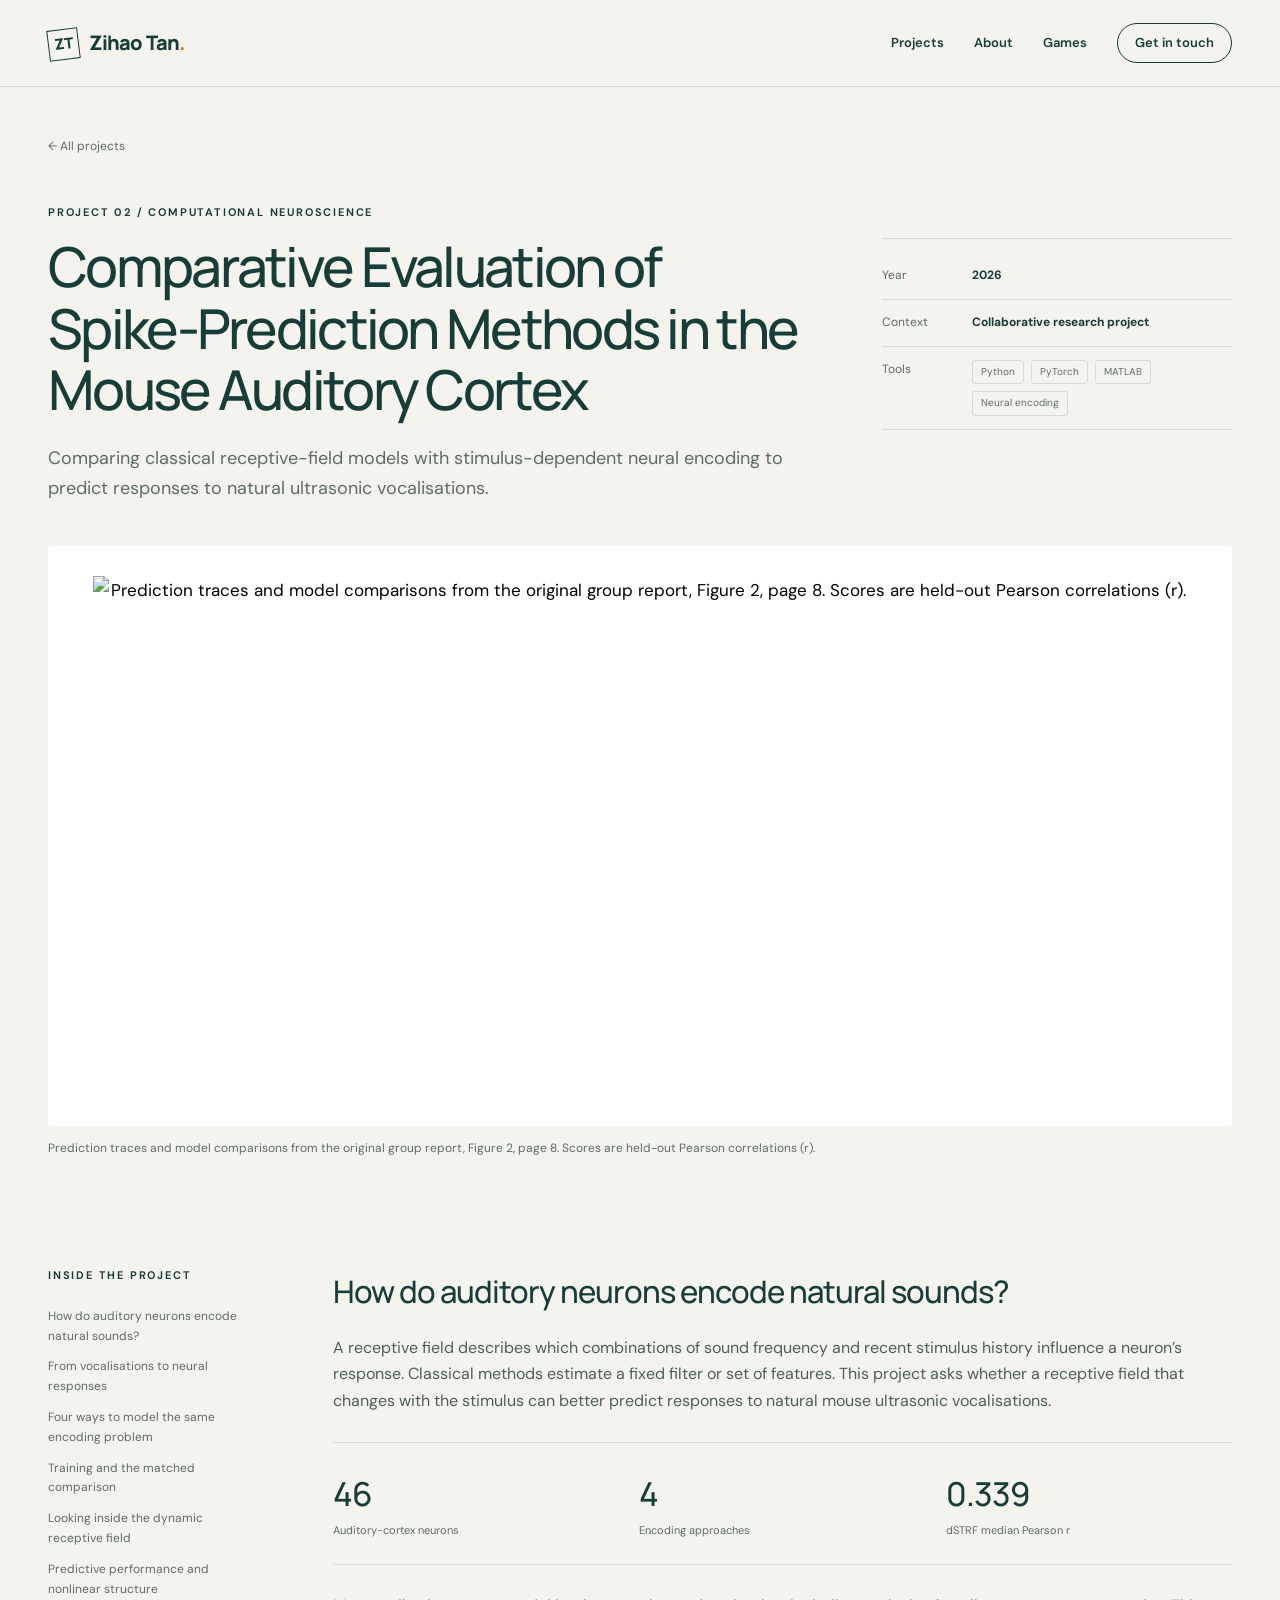
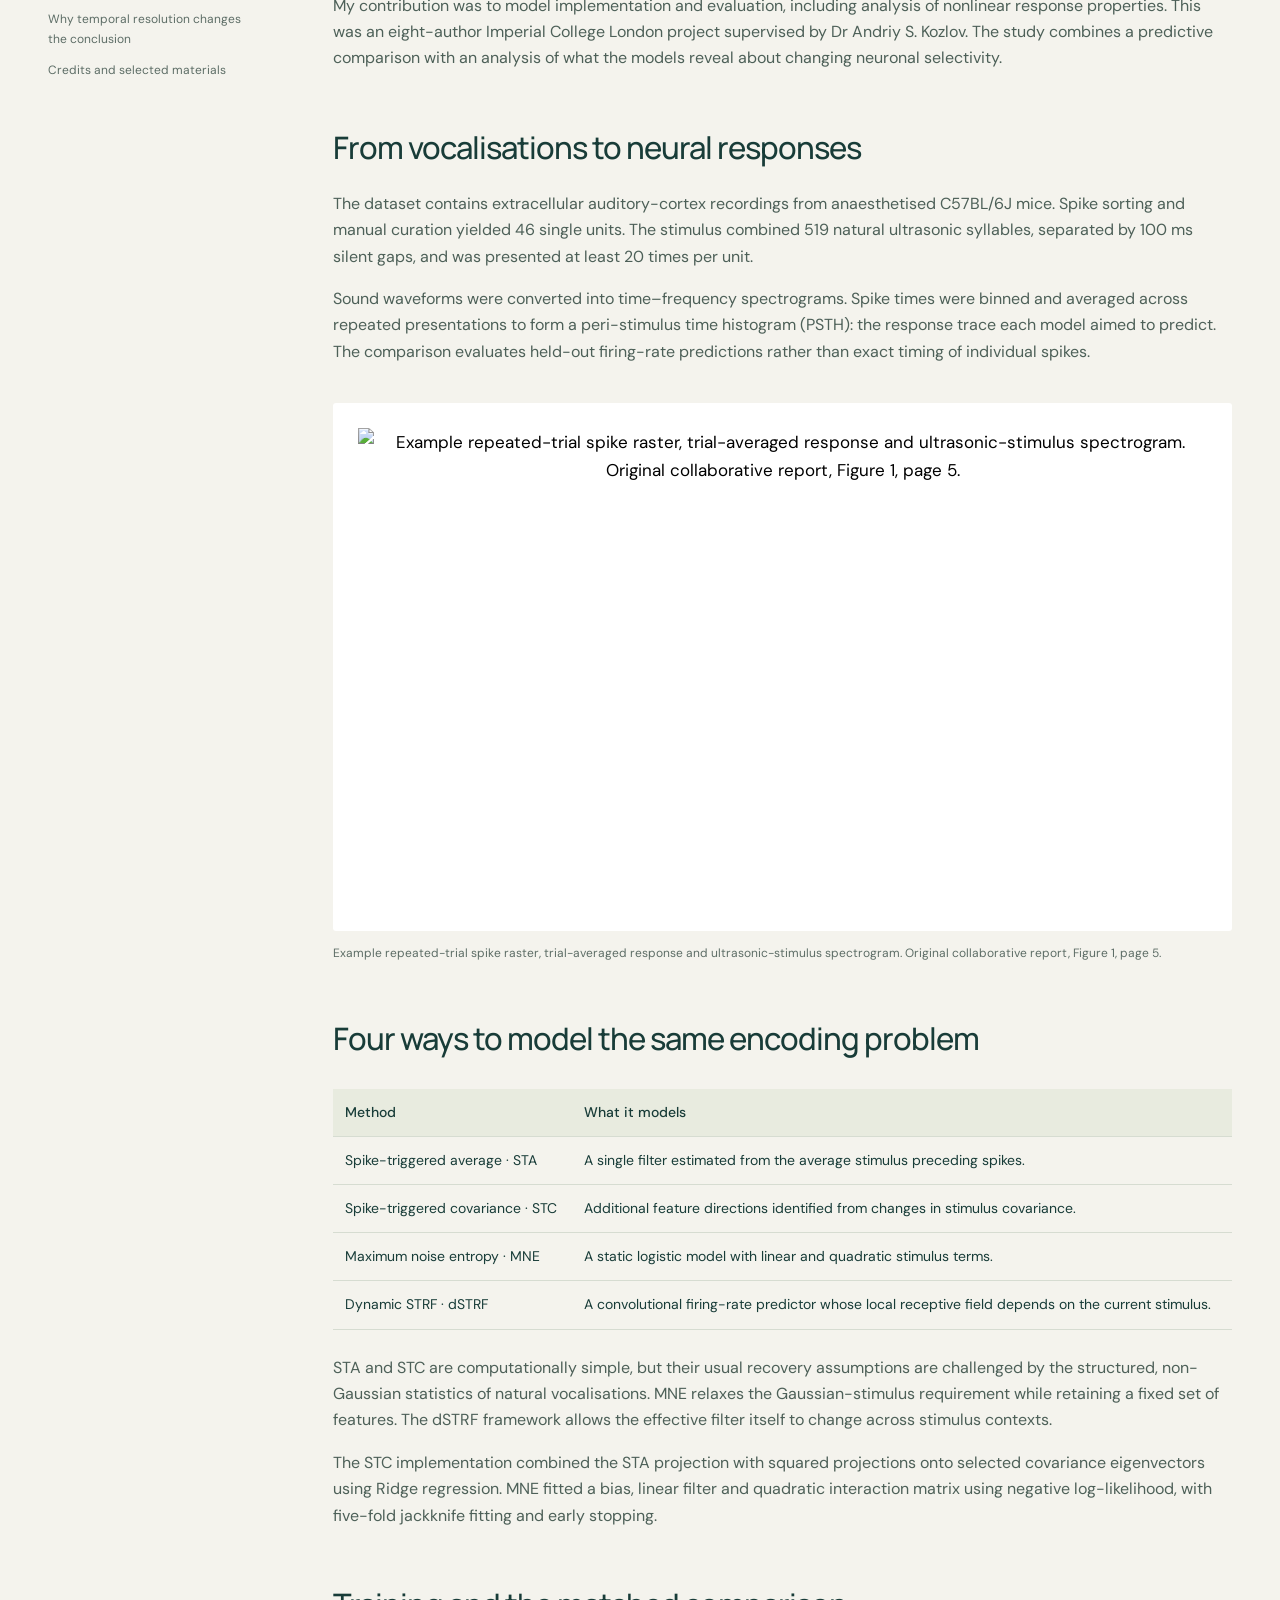
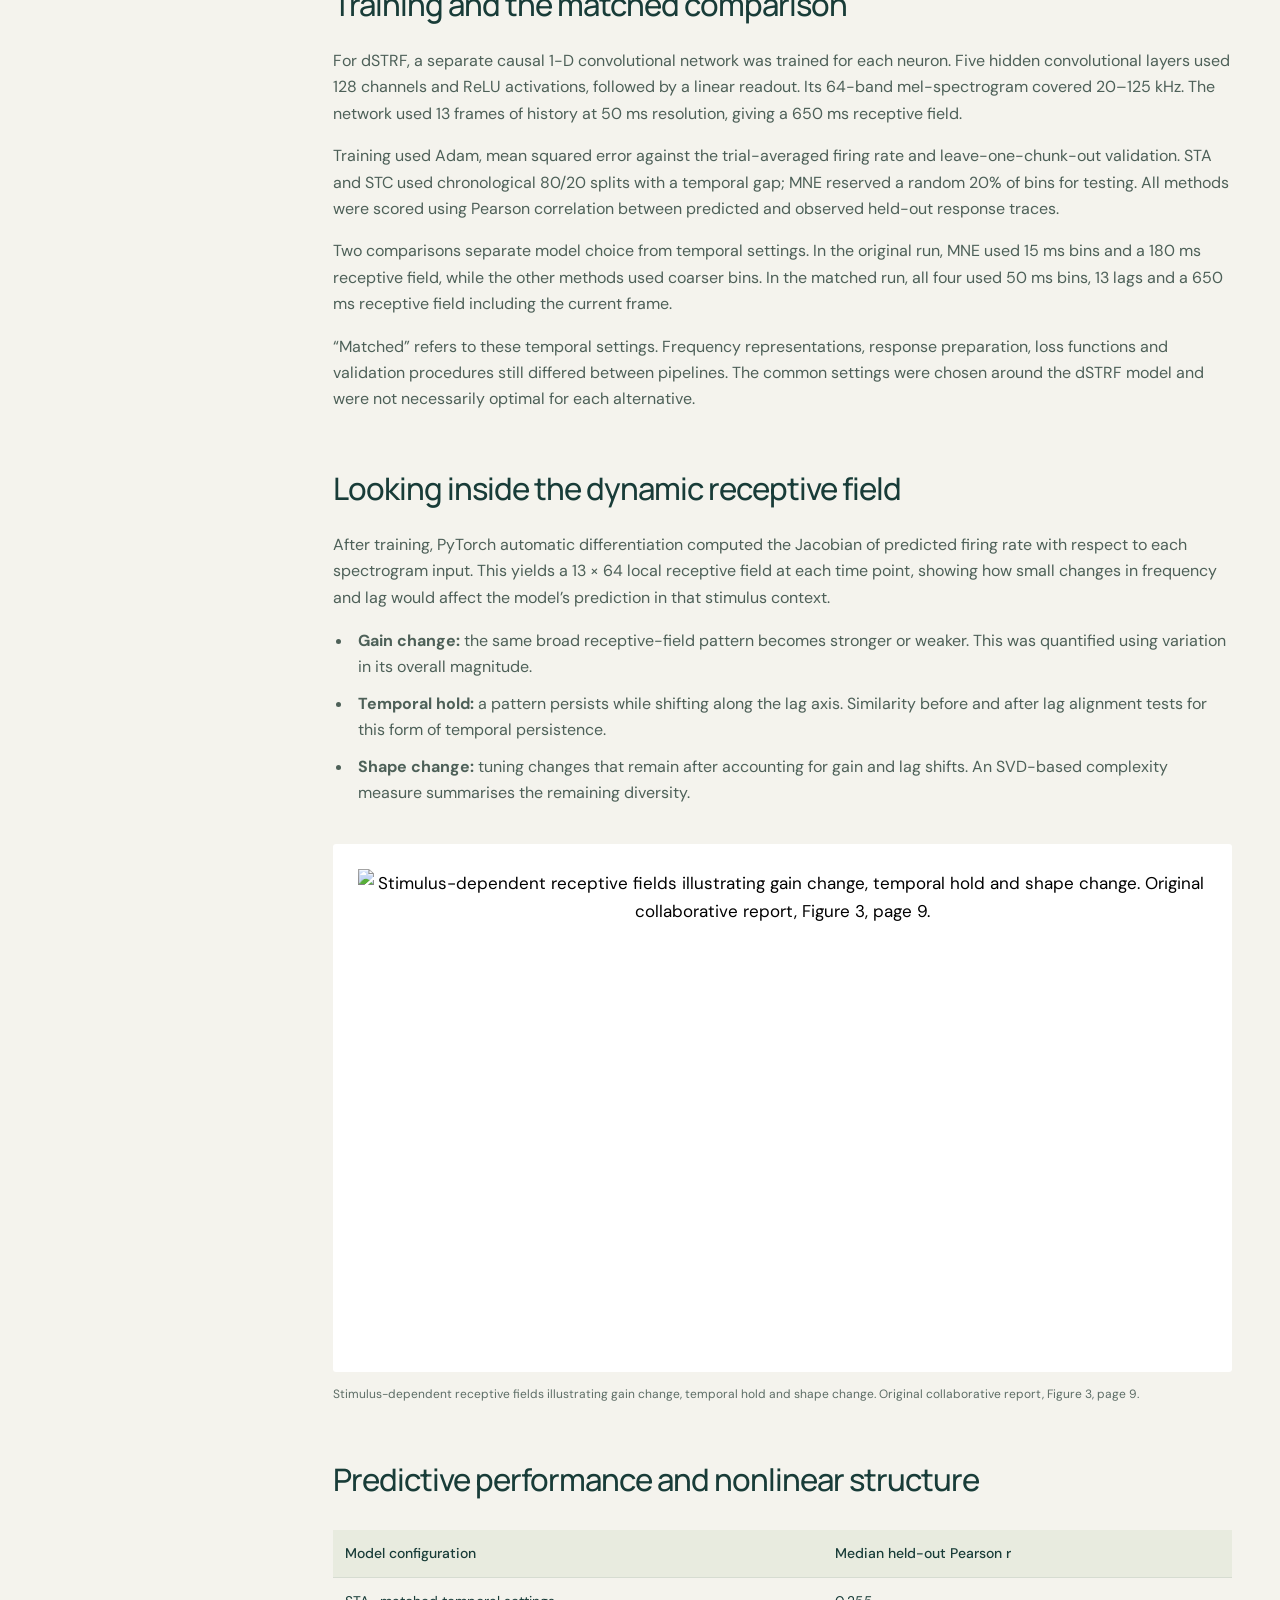
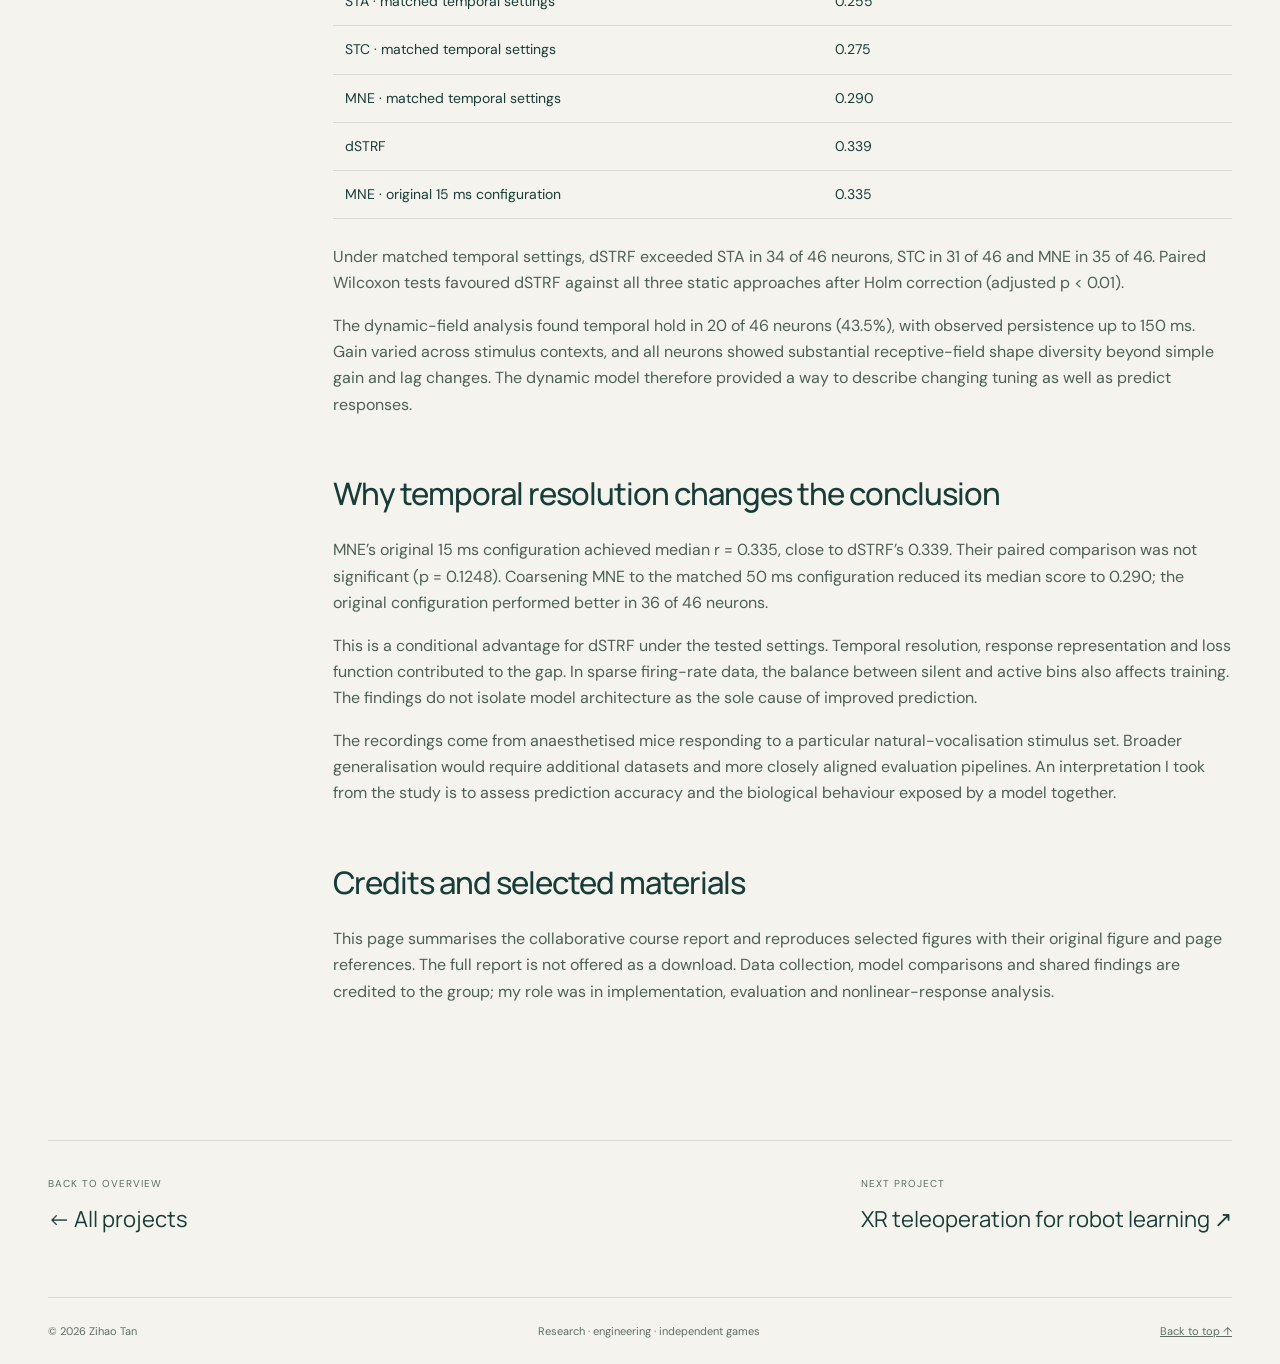
==== auditory-cortex.html @ b98d1325 "Publish portfolio pages and editable source" ====
<!doctype html><html lang="en"><head><meta charset="UTF-8"><meta name="viewport" content="width=device-width, initial-scale=1"><title>Comparative Evaluation of Spike-Prediction Methods in the Mouse Auditory Cortex | Zihao Tan</title><meta name="description" content="Comparing classical receptive-field models with stimulus-dependent neural encoding to predict responses to natural ultrasonic vocalisations."><meta name="theme-color" content="#183c38"><link rel="icon" href="assets/favicon.svg" type="image/svg+xml"><link rel="stylesheet" href="style.css"><script src="app.js" defer></script></head><body id="top"><a class="skip" href="#main">Skip to content</a><header class="site-header"><div class="wrap nav"><a class="brand" href="index.html"><span class="brand-mark" aria-hidden="true">ZT</span>Zihao Tan<span style="color:var(--orange)">.</span></a><nav aria-label="Main navigation"><a href="index.html#work">Projects</a><a href="index.html#about">About</a><a href="index.html#games">Games</a><a class="contact-link" href="mailto:ht1123@ic.ac.uk">Get in touch</a></nav></div></header><main id="main"><section class="project-hero wrap"><a class="back" href="index.html#work">← All projects</a><div class="project-heading"><div><div class="eyebrow">Project 02 / Computational neuroscience</div><h1>Comparative Evaluation of Spike-Prediction Methods in the Mouse Auditory Cortex</h1><p class="summary">Comparing classical receptive-field models with stimulus-dependent neural encoding to predict responses to natural ultrasonic vocalisations.</p></div><aside class="project-info" aria-label="Project information"><div class="info-row"><span>Year</span><strong>2026</strong></div><div class="info-row"><span>Context</span><strong>Collaborative research project</strong></div><div class="info-row"><span>Tools</span><div><div class="tags"><span class="tag">Python</span><span class="tag">PyTorch</span><span class="tag">MATLAB</span><span class="tag">Neural encoding</span></div></div></div></aside></div><figure class="cover-figure"><button type="button" class="image-button" aria-label="Enlarge figure: Prediction traces and model comparisons from the original group report, Figure 2, page 8. Scores are held-out Pearson correlations (r)."><img src="assets/auditory-model-comparison.webp" alt="Prediction traces and model comparisons from the original group report, Figure 2, page 8. Scores are held-out Pearson correlations (r)." loading="eager" width="1600" height="900" style="height:auto"></button><figcaption>Prediction traces and model comparisons from the original group report, Figure 2, page 8. Scores are held-out Pearson correlations (r).</figcaption></figure></section><div class="wrap detail-layout"><aside class="contents" aria-label="On this page"><span class="mono">Inside the project</span><a href="#question">How do auditory neurons encode natural sounds?</a><a href="#data">From vocalisations to neural responses</a><a href="#approach">Four ways to model the same encoding problem</a><a href="#training">Training and the matched comparison</a><a href="#dynamics">Looking inside the dynamic receptive field</a><a href="#findings">Predictive performance and nonlinear structure</a><a href="#scope">Why temporal resolution changes the conclusion</a><a href="#materials">Credits and selected materials</a></aside><article class="article"><section id="question"><h2>How do auditory neurons encode natural sounds?</h2><p>A receptive field describes which combinations of sound frequency and recent stimulus history influence a neuron’s response. Classical methods estimate a fixed filter or set of features. This project asks whether a receptive field that changes with the stimulus can better predict responses to natural mouse ultrasonic vocalisations.</p><div class="metrics"><div class="metric"><strong>46</strong><span>Auditory-cortex neurons</span></div><div class="metric"><strong>4</strong><span>Encoding approaches</span></div><div class="metric"><strong>0.339</strong><span>dSTRF median Pearson r</span></div></div><p>My contribution was to model implementation and evaluation, including analysis of nonlinear response properties. This was an eight-author Imperial College London project supervised by Dr Andriy S. Kozlov. The study combines a predictive comparison with an analysis of what the models reveal about changing neuronal selectivity.</p></section><section id="data"><h2>From vocalisations to neural responses</h2><p>The dataset contains extracellular auditory-cortex recordings from anaesthetised C57BL/6J mice. Spike sorting and manual curation yielded 46 single units. The stimulus combined 519 natural ultrasonic syllables, separated by 100 ms silent gaps, and was presented at least 20 times per unit.</p><p>Sound waveforms were converted into time–frequency spectrograms. Spike times were binned and averaged across repeated presentations to form a peri-stimulus time histogram (PSTH): the response trace each model aimed to predict. The comparison evaluates held-out firing-rate predictions rather than exact timing of individual spikes.</p><figure class="figure"><button type="button" class="image-button" aria-label="Enlarge figure: Example repeated-trial spike raster, trial-averaged response and ultrasonic-stimulus spectrogram. Original collaborative report, Figure 1, page 5."><img src="assets/auditory-stimulus-response.webp" alt="Example repeated-trial spike raster, trial-averaged response and ultrasonic-stimulus spectrogram. Original collaborative report, Figure 1, page 5." loading="lazy" width="1600" height="900" style="height:auto"></button><figcaption>Example repeated-trial spike raster, trial-averaged response and ultrasonic-stimulus spectrogram. Original collaborative report, Figure 1, page 5.</figcaption></figure></section><section id="approach"><h2>Four ways to model the same encoding problem</h2><table class="mini-table"><thead><tr><th scope="col">Method</th><th scope="col">What it models</th></tr></thead><tbody><tr><td>Spike-triggered average · STA</td><td>A single filter estimated from the average stimulus preceding spikes.</td></tr><tr><td>Spike-triggered covariance · STC</td><td>Additional feature directions identified from changes in stimulus covariance.</td></tr><tr><td>Maximum noise entropy · MNE</td><td>A static logistic model with linear and quadratic stimulus terms.</td></tr><tr><td>Dynamic STRF · dSTRF</td><td>A convolutional firing-rate predictor whose local receptive field depends on the current stimulus.</td></tr></tbody></table><p>STA and STC are computationally simple, but their usual recovery assumptions are challenged by the structured, non-Gaussian statistics of natural vocalisations. MNE relaxes the Gaussian-stimulus requirement while retaining a fixed set of features. The dSTRF framework allows the effective filter itself to change across stimulus contexts.</p><p>The STC implementation combined the STA projection with squared projections onto selected covariance eigenvectors using Ridge regression. MNE fitted a bias, linear filter and quadratic interaction matrix using negative log-likelihood, with five-fold jackknife fitting and early stopping.</p></section><section id="training"><h2>Training and the matched comparison</h2><p>For dSTRF, a separate causal 1-D convolutional network was trained for each neuron. Five hidden convolutional layers used 128 channels and ReLU activations, followed by a linear readout. Its 64-band mel-spectrogram covered 20–125 kHz. The network used 13 frames of history at 50 ms resolution, giving a 650 ms receptive field.</p><p>Training used Adam, mean squared error against the trial-averaged firing rate and leave-one-chunk-out validation. STA and STC used chronological 80/20 splits with a temporal gap; MNE reserved a random 20% of bins for testing. All methods were scored using Pearson correlation between predicted and observed held-out response traces.</p><p>Two comparisons separate model choice from temporal settings. In the original run, MNE used 15 ms bins and a 180 ms receptive field, while the other methods used coarser bins. In the matched run, all four used 50 ms bins, 13 lags and a 650 ms receptive field including the current frame.</p><p>“Matched” refers to these temporal settings. Frequency representations, response preparation, loss functions and validation procedures still differed between pipelines. The common settings were chosen around the dSTRF model and were not necessarily optimal for each alternative.</p></section><section id="dynamics"><h2>Looking inside the dynamic receptive field</h2><p>After training, PyTorch automatic differentiation computed the Jacobian of predicted firing rate with respect to each spectrogram input. This yields a 13 × 64 local receptive field at each time point, showing how small changes in frequency and lag would affect the model’s prediction in that stimulus context.</p><ul><li><strong>Gain change:</strong> the same broad receptive-field pattern becomes stronger or weaker. This was quantified using variation in its overall magnitude.</li><li><strong>Temporal hold:</strong> a pattern persists while shifting along the lag axis. Similarity before and after lag alignment tests for this form of temporal persistence.</li><li><strong>Shape change:</strong> tuning changes that remain after accounting for gain and lag shifts. An SVD-based complexity measure summarises the remaining diversity.</li></ul><figure class="figure"><button type="button" class="image-button" aria-label="Enlarge figure: Stimulus-dependent receptive fields illustrating gain change, temporal hold and shape change. Original collaborative report, Figure 3, page 9."><img src="assets/auditory-dynamic-receptive-fields.webp" alt="Stimulus-dependent receptive fields illustrating gain change, temporal hold and shape change. Original collaborative report, Figure 3, page 9." loading="lazy" width="1600" height="900" style="height:auto"></button><figcaption>Stimulus-dependent receptive fields illustrating gain change, temporal hold and shape change. Original collaborative report, Figure 3, page 9.</figcaption></figure></section><section id="findings"><h2>Predictive performance and nonlinear structure</h2><table class="mini-table"><thead><tr><th scope="col">Model configuration</th><th scope="col">Median held-out Pearson r</th></tr></thead><tbody><tr><td>STA · matched temporal settings</td><td>0.255</td></tr><tr><td>STC · matched temporal settings</td><td>0.275</td></tr><tr><td>MNE · matched temporal settings</td><td>0.290</td></tr><tr><td>dSTRF</td><td>0.339</td></tr><tr><td>MNE · original 15 ms configuration</td><td>0.335</td></tr></tbody></table><p>Under matched temporal settings, dSTRF exceeded STA in 34 of 46 neurons, STC in 31 of 46 and MNE in 35 of 46. Paired Wilcoxon tests favoured dSTRF against all three static approaches after Holm correction (adjusted p < 0.01).</p><p>The dynamic-field analysis found temporal hold in 20 of 46 neurons (43.5%), with observed persistence up to 150 ms. Gain varied across stimulus contexts, and all neurons showed substantial receptive-field shape diversity beyond simple gain and lag changes. The dynamic model therefore provided a way to describe changing tuning as well as predict responses.</p></section><section id="scope"><h2>Why temporal resolution changes the conclusion</h2><p>MNE’s original 15 ms configuration achieved median r = 0.335, close to dSTRF’s 0.339. Their paired comparison was not significant (p = 0.1248). Coarsening MNE to the matched 50 ms configuration reduced its median score to 0.290; the original configuration performed better in 36 of 46 neurons.</p><p>This is a conditional advantage for dSTRF under the tested settings. Temporal resolution, response representation and loss function contributed to the gap. In sparse firing-rate data, the balance between silent and active bins also affects training. The findings do not isolate model architecture as the sole cause of improved prediction.</p><p>The recordings come from anaesthetised mice responding to a particular natural-vocalisation stimulus set. Broader generalisation would require additional datasets and more closely aligned evaluation pipelines. An interpretation I took from the study is to assess prediction accuracy and the biological behaviour exposed by a model together.</p></section><section id="materials"><h2>Credits and selected materials</h2><p>This page summarises the collaborative course report and reproduces selected figures with their original figure and page references. The full report is not offered as a download. Data collection, model comparisons and shared findings are credited to the group; my role was in implementation, evaluation and nonlinear-response analysis.</p></section></article></div><div class="wrap project-next"><a href="index.html#work"><small>Back to overview</small>← All projects</a><a href="xr-teleoperation.html"><small>Next project</small>XR teleoperation for robot learning ↗</a></div></main><div class="wrap footer"><span>© 2026 Zihao Tan</span><span>Research · engineering · independent games</span><a href="#top">Back to top ↑</a></div><dialog id="figure-dialog" class="lightbox" aria-label="Expanded project figure"><button type="button" class="lightbox-close" aria-label="Close expanded figure">×</button><img src="assets/favicon.svg" alt=""><p class="lightbox-caption"></p></dialog></body></html>
---- style.css ----
@import url('https://fonts.googleapis.com/css2?family=DM+Sans:wght@400;450;500;600;650;700&family=Manrope:wght@400;500;600;650;700;750;800&display=swap');
:root{--paper:#f4f3ed;--ink:#183c38;--muted:#5d6d66;--line:#d6dcd1;--green:#c7e56b;--orange:#dc6a45;--white:#fffef9;--navy:#143b35}*{box-sizing:border-box}html{scroll-behavior:smooth;scroll-padding-top:90px}body{margin:0;background:var(--paper);color:var(--ink);font-family:'DM Sans',Arial,sans-serif;font-size:17px;line-height:1.65}a{color:inherit}button{font:inherit}img{max-width:100%;display:block}::selection{background:var(--green);color:var(--ink)}.wrap{width:min(1240px,calc(100% - 96px));margin:auto}.site-header{border-bottom:1px solid var(--line);background:var(--paper);position:sticky;top:0;z-index:20}.nav{height:86px;display:flex;align-items:center;justify-content:space-between;gap:24px}.brand{text-decoration:none;font-family:Manrope,Arial,sans-serif;font-size:20px;font-weight:800;letter-spacing:-.9px;white-space:nowrap}.brand-mark{display:inline-grid;place-items:center;border:1.5px solid var(--ink);width:31px;height:31px;margin-right:10px;font-size:15px;transform:rotate(-7deg)}nav{display:flex;align-items:center;gap:30px}nav a{text-decoration:none;font-size:13px;font-weight:600}nav a:hover{color:#a34529}.contact-link{border:1px solid var(--ink);border-radius:30px;padding:8px 17px}.eyebrow,.mono{font-family:'DM Sans',Arial,sans-serif;font-size:11px;letter-spacing:1.8px;text-transform:uppercase;font-weight:650}.eyebrow{display:flex;align-items:center;gap:9px}.dot{width:7px;height:7px;background:var(--orange);border-radius:50%;display:inline-block}.hero{padding:76px 0 66px}.hero-grid{display:grid;grid-template-columns:1.23fr 1fr;align-items:center;gap:60px}.hero h1{font-family:Manrope,Arial,sans-serif;font-size:clamp(50px,5.6vw,78px);font-weight:500;letter-spacing:-4.5px;line-height:1.08;margin:26px 0 25px}.hero h1 em{font-family:Georgia,serif;font-weight:400}.hero-copy{max-width:520px;color:var(--muted);font-size:17px}.button{display:inline-flex;align-items:center;gap:22px;background:var(--ink);color:var(--white);border:1px solid var(--ink);border-radius:4px;padding:12px 20px;text-decoration:none;font-size:13px;font-weight:600;cursor:pointer}.button:hover{background:#28584c}.button.secondary{background:transparent;color:var(--ink)}.hero-actions{display:flex;gap:14px;margin-top:32px}.hero-art{position:relative;aspect-ratio:1/1.02;background:var(--navy);border-radius:3px;overflow:hidden;color:#e9f2d6;padding:24px}.hero-art svg{position:absolute;inset:0;width:100%;height:100%}.art-top{position:relative;display:flex;justify-content:space-between;font-size:10px;letter-spacing:1.4px}.art-bottom{position:absolute;bottom:25px;left:25px;right:25px;display:flex;justify-content:space-between;align-items:end}.art-bottom span{font-size:12px}.art-bottom strong{font-family:Manrope,sans-serif;font-size:23px;font-weight:500;letter-spacing:-.6px}.art-badge{position:absolute;bottom:90px;left:24px;padding:7px 12px;border:1px solid #4e7163;font-size:10px;letter-spacing:1.2px;border-radius:40px}.intro-strip{display:flex;align-items:center;justify-content:space-between;border-top:1px solid var(--line);border-bottom:1px solid var(--line);padding:23px 0;gap:15px;margin-top:60px}.intro-strip span{color:var(--muted);font-size:12px}.intro-strip strong{font-size:13px;font-weight:500}.section{padding:78px 0}.section-head{display:flex;justify-content:space-between;align-items:end;gap:35px;margin-bottom:35px}.section-head h2,.about h2{font-family:Manrope,Arial,sans-serif;font-size:clamp(32px,3.5vw,45px);line-height:1.2;letter-spacing:-1.9px;font-weight:500;margin:12px 0 0}.section-head p{max-width:340px;font-size:14px;color:var(--muted);margin:0}.filters{display:flex;gap:8px;flex-wrap:wrap;margin:25px 0 32px}.filter{background:transparent;border:1px solid var(--line);border-radius:25px;padding:7px 16px;cursor:pointer;font-size:12px;color:var(--ink)}.filter[aria-pressed=true]{background:var(--ink);color:white;border-color:var(--ink)}.project-grid{display:grid;grid-template-columns:1fr 1fr;gap:42px 32px}.project-card{text-decoration:none;display:block}.project-card[hidden]{display:none}.project-media{aspect-ratio:1.6;background:#e5e8dd;position:relative;overflow:hidden;border-radius:3px;display:flex;align-items:center;justify-content:center;padding:28px}.project-media img{width:100%;height:100%;object-fit:contain;transition:transform .5s}.project-card:hover .project-media img{transform:scale(1.025)}.project-card:hover h3{text-decoration:underline;text-underline-offset:5px}.project-media.poster{background:#dce8e4}.project-media.poster img{object-fit:cover;object-position:top;height:100%;border-radius:2px}.project-media.lab{background:#e8dfd3}.project-media.software{background:#dce7ed}.project-media.xr{background:#d7e3d8;padding:0}.project-label{position:absolute;left:16px;top:16px;border-radius:20px;background:var(--white);font-size:9px;letter-spacing:1px;padding:5px 11px;text-transform:uppercase;z-index:1}.card-meta{display:flex;justify-content:space-between;margin:19px 0 10px;font-size:10px;font-weight:600;letter-spacing:1.2px;text-transform:uppercase;color:var(--muted)}.card-title{display:flex;justify-content:space-between;gap:12px;align-items:start}.card-title h3{font-family:Manrope,sans-serif;font-size:23px;line-height:1.3;letter-spacing:-.8px;font-weight:600;margin:0}.card-arrow{display:grid;place-items:center;width:33px;height:33px;flex-shrink:0;border:1px solid var(--line);border-radius:50%;font-size:17px}.project-card p{font-size:14px;color:var(--muted);line-height:1.65;margin:12px 0}.tags{display:flex;flex-wrap:wrap;gap:7px}.tag{font-size:10px;border:1px solid var(--line);padding:3px 8px;border-radius:3px;color:var(--muted)}.about{border-top:1px solid var(--line);display:grid;grid-template-columns:.9fr 1.1fr;gap:100px;padding:70px 0}.about p{color:var(--muted);font-size:16px;margin-top:0}.skill-row{display:grid;grid-template-columns:135px 1fr;border-bottom:1px solid var(--line);padding:15px 0;font-size:13px}.skill-row span{color:var(--muted)}.games{background:#173c35;color:#f1f3e6;padding:75px 0 85px}.games .section-head p{color:#b6c5b6}.games .eyebrow{color:var(--green)}.games h2{font-size:50px}.games-grid{display:grid;grid-template-columns:repeat(3,1fr);gap:23px;margin-top:35px}.game-frame{aspect-ratio:1.45;border:1px solid #4c685b;display:grid;place-items:center;position:relative;background:#20483f}.game-frame:before{content:'';position:absolute;inset:20px;border:1px dashed #49695b}.game-icon{width:55px;height:40px;border:2px solid #bdd096;border-radius:12px 12px 20px 20px;position:relative}.game-icon:before{content:'+';position:absolute;left:9px;top:-6px;font-size:29px;color:var(--green)}.game-icon:after{content:'••';position:absolute;right:7px;top:3px;letter-spacing:2px;color:var(--green)}.game-caption{position:absolute;bottom:27px;letter-spacing:1.4px;font-size:9px;color:#a7bdac;text-transform:uppercase}.game-card h3{font-family:Manrope,sans-serif;font-size:19px;font-weight:500;margin-bottom:7px}.game-card p{font-size:13px;color:#b6c5b6;margin:0}.game-frame video,.game-frame>img{width:100%;height:100%;object-fit:contain;z-index:1}.contact{padding:75px 0;display:flex;align-items:center;justify-content:space-between;gap:30px}.contact h2{font-family:Manrope,sans-serif;font-size:44px;line-height:1.2;font-weight:500;letter-spacing:-1.8px;margin:13px 0}.contact p{color:var(--muted);font-size:14px}.footer{border-top:1px solid var(--line);padding:24px 0;display:flex;justify-content:space-between;font-size:11px;color:var(--muted)}.project-hero{padding:43px 0 42px}.back{text-decoration:none;font-size:12px;color:var(--muted)}.project-heading{margin-top:45px;display:grid;grid-template-columns:1.65fr .75fr;gap:65px}.project-heading h1{font-family:Manrope,sans-serif;font-size:clamp(38px,4.3vw,62px);letter-spacing:-2.7px;line-height:1.12;font-weight:500;margin:15px 0 23px;max-width:890px}.project-heading .summary{font-size:18px;color:var(--muted);max-width:800px}.project-info{border-top:1px solid var(--line);padding-top:14px;margin-top:35px}.info-row{padding:13px 0;border-bottom:1px solid var(--line);font-size:12px;display:grid;grid-template-columns:75px 1fr;gap:15px}.info-row span{color:var(--muted)}.cover-figure{margin:25px 0 0}.figure{margin:38px 0}.image-button{display:block;border:0;padding:25px;background:#fff;cursor:zoom-in;width:100%;border-radius:3px}.image-button img{margin:auto;max-height:640px;width:100%;object-fit:contain}.cover-figure .image-button{padding:30px 45px}.cover-figure .image-button img{max-height:520px}.figure figcaption,.cover-figure figcaption{font-size:12px;color:var(--muted);margin-top:13px;line-height:1.6}.detail-layout{display:grid;grid-template-columns:200px minmax(0,1fr);gap:85px;padding:65px 0 85px}.contents{align-self:start;position:sticky;top:120px;display:grid;gap:11px;font-size:12px}.contents a{color:var(--muted);text-decoration:none}.contents a:hover{color:var(--ink)}.contents .mono{margin-bottom:12px;color:var(--ink)}.article{max-width:900px}.article section{margin-bottom:50px}.article h2{font-family:Manrope,sans-serif;font-size:31px;letter-spacing:-1px;font-weight:500;margin:0 0 18px}.article h3{font-weight:500;font-size:20px}.article p,.article li{color:#4d6058;font-size:16px}.article li{padding-left:5px;margin:10px 0}.article ul{padding-left:20px}.metrics{display:grid;grid-template-columns:repeat(3,1fr);gap:20px;border-top:1px solid var(--line);border-bottom:1px solid var(--line);padding:24px 0;margin:28px 0}.metric strong{display:block;font-family:Manrope,sans-serif;font-size:33px;font-weight:500;letter-spacing:-1px}.metric span{display:block;color:var(--muted);font-size:11px}.mini-table{border-collapse:collapse;width:100%;font-size:14px;margin:25px 0}.mini-table th{text-align:left;font-weight:500}.mini-table td,.mini-table th{padding:12px;border-bottom:1px solid var(--line)}.mini-table th{background:#e8ebdf}.status{background:#e5ead9;padding:15px 20px;font-size:13px;color:#4d6058}.two-figures{display:grid;grid-template-columns:1fr 1fr;gap:20px}.two-figures .image-button{padding:15px}.project-next{border-top:1px solid var(--line);padding:35px 0 60px;display:flex;justify-content:space-between;gap:20px}.project-next a{text-decoration:none;font-family:Manrope,sans-serif;font-size:22px}.project-next small{display:block;font-family:'DM Sans',sans-serif;font-size:10px;letter-spacing:1px;color:var(--muted);text-transform:uppercase;margin-bottom:8px}.pipeline{display:grid;grid-template-columns:repeat(3,1fr);gap:15px;margin:25px 0}.pipeline>div{border-top:2px solid var(--ink);padding:15px;background:#e6eadf}.pipeline strong{display:block;font-weight:500}.pipeline span{font-size:12px;color:var(--muted);display:block;margin-top:6px}.lightbox{border:none;background:#f8f9f3;width:min(1300px,95vw);max-width:95vw;max-height:95vh;padding:45px 20px 20px;box-shadow:0 20px 100px #0004}.lightbox::backdrop{background:#102d29db}.lightbox img{max-height:78vh;width:100%;object-fit:contain}.lightbox-close{position:absolute;top:8px;right:15px;background:none;border:0;cursor:pointer;font-size:22px;color:var(--ink)}.lightbox-caption{font-size:12px;text-align:center;color:var(--muted);margin:14px auto 0;max-width:850px}.skip{position:absolute;top:-100px;background:var(--ink);color:white;padding:10px;z-index:100}.skip:focus{top:0}a:focus-visible,button:focus-visible{outline:3px solid var(--orange);outline-offset:4px}button:disabled{cursor:default}.empty{display:none}.sr-only{position:absolute;width:1px;height:1px;padding:0;overflow:hidden;clip:rect(0,0,0,0);white-space:nowrap;border:0}
@media(min-width:1500px){.hero{padding-top:90px}.hero h1{font-size:85px}}@media(max-width:1000px){.wrap{width:calc(100% - 56px)}.hero-grid{gap:35px}.hero h1{font-size:56px;letter-spacing:-3px}.hero-art{min-height:360px}.intro-strip{flex-wrap:wrap;gap:10px 30px}.about{gap:45px}.detail-layout{grid-template-columns:150px 1fr;gap:35px}.project-heading{gap:35px}.game-caption{bottom:18px}}@media(max-width:700px){.wrap{width:calc(100% - 36px)}.nav{height:70px;gap:10px}.brand{font-size:17px}.brand-mark{width:25px;height:25px;margin-right:6px}nav{gap:15px}nav a{font-size:11px}nav .contact-link{display:none}.hero{padding:42px 0 35px}.hero-grid{grid-template-columns:1fr;gap:35px}.hero h1{font-size:59px;letter-spacing:-3.7px}.hero-art{aspect-ratio:1.3;min-height:0}.hero-copy{font-size:16px}.hero-actions{margin-top:25px}.hero-actions .button{gap:15px}.intro-strip{margin-top:36px;display:grid;grid-template-columns:1fr 1fr;padding:18px 0}.intro-strip span{font-size:10px}.intro-strip strong{font-size:11px}.section{padding:42px 0}.section-head{display:block;margin-bottom:25px}.section-head p{margin-top:17px}.project-grid{grid-template-columns:1fr;gap:32px}.project-media{padding:20px}.card-title h3{font-size:23px}.about{grid-template-columns:1fr;gap:25px;padding:45px 0}.about h2{font-size:36px}.games{padding:45px 0}.games h2{font-size:40px}.games-grid{grid-template-columns:1fr;gap:32px}.game-frame{aspect-ratio:1.7}.contact{display:block;padding:45px 0}.contact h2{font-size:36px}.contact .button{margin-top:10px}.footer{gap:20px;font-size:10px}.project-heading{grid-template-columns:1fr;gap:0;margin-top:30px}.project-heading h1{font-size:42px;letter-spacing:-1.8px}.project-heading .summary{font-size:16px}.project-info{margin-top:10px}.project-hero{padding-top:25px}.cover-figure .image-button{padding:12px}.detail-layout{grid-template-columns:1fr;padding-top:20px;gap:30px}.contents{position:static;display:flex;flex-wrap:wrap;gap:12px 20px;padding-bottom:20px;border-bottom:1px solid var(--line)}.contents .mono{display:none}.article h2{font-size:28px}.article p,.article li{font-size:15px}.metrics{gap:12px}.metric strong{font-size:29px}.metric span{font-size:10px}.two-figures{grid-template-columns:1fr}.project-next a{font-size:17px}.pipeline{grid-template-columns:1fr}.image-button{padding:12px}.mini-table{font-size:12px}.mini-table td,.mini-table th{padding:8px}.art-badge{bottom:75px}.art-bottom{bottom:20px}.art-bottom strong{font-size:22px}}@media(prefers-reduced-motion:reduce){html{scroll-behavior:auto}*{transition:none!important}}
.hero-art{text-decoration:none}
@media(max-width:700px){.hero-actions .button{padding:12px 13px;font-size:12px;gap:9px;white-space:nowrap}}
.media-credit{position:absolute;bottom:10px;right:12px;background:#fffef9eb;padding:3px 8px;border-radius:3px;font-size:9px;color:#4d6058;letter-spacing:.3px}
.game-section-toolbar{display:flex;justify-content:space-between;gap:35px;align-items:center;margin:0 0 45px}.game-section-toolbar p{max-width:720px;font-size:15px;color:#b6c5b6;margin:0}.video-toggle{color:#f1f3e6;border:1px solid #739079;border-radius:25px;background:transparent;font-size:12px;padding:8px 17px;cursor:pointer;white-space:nowrap}.video-toggle:hover{background:#2d5746}.game-showcase{display:block;border-top:1px solid #496b57;padding:48px 0 60px}.game-showcase:last-child{padding-bottom:0}.game-intro{max-width:850px;margin-bottom:27px}.game-intro h3{font-family:Manrope,sans-serif;font-size:48px;line-height:1.15;letter-spacing:-1.8px;font-weight:500;margin:13px 0 10px}.game-genre{font-size:12px;letter-spacing:.4px;color:#bfd996;margin-bottom:21px}.game-intro p{font-size:16px;color:#c5d0c0;margin:10px 0;line-height:1.75}.game-player{aspect-ratio:16/9;background:#0b211e;border:1px solid #486d58;border-radius:3px;overflow:hidden}.game-player video{width:100%;height:100%;object-fit:contain;display:block;background:#0b211e}.game-learning{display:grid;grid-template-columns:170px 1fr;gap:28px;margin:25px 0 0;padding:0 0 0 0;align-items:start}.game-learning .eyebrow{padding-top:4px;font-size:10px}.game-learning p{font-size:15px;line-height:1.7;color:#c5d0c0;margin:0;max-width:850px}.making-section{margin-top:40px}.making-heading{margin-bottom:22px;display:flex;justify-content:space-between;align-items:baseline;gap:30px}.making-heading h4{font-family:Manrope,sans-serif;font-weight:500;font-size:26px;letter-spacing:-.8px;margin:0}.making-heading p{font-size:13px;color:#b6c5b6;max-width:440px;margin:0}.making-grid{display:grid;grid-template-columns:1fr 1fr;gap:26px}.making-figure{margin:0}.making-media{aspect-ratio:4/3;width:100%;padding:0!important;background:#102e29!important;border-radius:3px;overflow:hidden}.making-media video,.making-media img{display:block;width:100%;height:100%;object-fit:contain;max-height:none!important}.making-figure figcaption{font-size:12px;color:#b6c5b6;margin-top:9px}.games .image-button{background:#102e29}.video-toggle:focus-visible{outline-color:#c7e56b}
@media(max-width:700px){.game-section-toolbar{display:block;margin-bottom:30px}.game-section-toolbar p{font-size:14px}.video-toggle{margin-top:18px}.game-showcase{padding:34px 0 40px}.game-intro h3{font-size:38px;letter-spacing:-1.4px}.game-intro p{font-size:15px}.game-learning{grid-template-columns:1fr;gap:10px;margin-top:20px}.game-learning p{font-size:14px}.making-heading{display:block}.making-heading p{margin-top:8px}.making-grid{grid-template-columns:1fr;gap:22px}.game-player{margin-left:-6px;margin-right:-6px;width:calc(100% + 12px)}}
/* A tighter path from the introduction into projects and games. */
.hero{padding-bottom:24px}
#work{padding-top:32px}
.about-next{display:block;max-width:460px;text-decoration:none;border-top:1px solid var(--line);margin-top:31px;padding-top:22px}
.about-next .eyebrow{font-size:10px;color:var(--muted)}
.about-next-title{display:block;font-family:Manrope,Arial,sans-serif;font-size:25px;line-height:1.3;font-weight:500;letter-spacing:-.7px;margin:10px 0 17px}
.about-preview-grid{display:grid;grid-template-columns:repeat(3,minmax(0,1fr));gap:9px}
.about-preview-grid img{width:100%;height:auto;aspect-ratio:16/9;object-fit:cover;border-radius:2px}
.about-preview-grid>span>span{display:block;margin-top:5px;font-size:10px;color:var(--muted)}
.about-next-link{display:flex;gap:22px;align-items:center;font-size:13px;font-weight:600;margin-top:17px}
.about-next:hover .about-next-link{text-decoration:underline;text-underline-offset:4px}
.game-learning .eyebrow{font-family:Manrope,Arial,sans-serif;font-size:15px;font-weight:600;letter-spacing:.1px;text-transform:none;line-height:1.5;padding-top:2px}
.game-learning p{font-size:16px}
@media(max-width:700px){.hero{padding-bottom:20px}#work{padding-top:24px}.about{gap:30px}.about-next{margin-top:25px;padding-top:20px}.about-next-title{font-size:23px}.game-learning .eyebrow{font-size:15px}.game-learning p{font-size:15px}}
.hero-actions{flex-wrap:wrap}

.project-video video{display:block;width:100%;height:auto;max-height:600px;object-fit:contain;background:#0b211e;border:1px solid var(--line);border-radius:3px}

.xr-video-preview video{display:block;width:100%;height:100%;object-fit:contain;background:#0b211e}.xr-video-preview .media-credit{pointer-events:none}

/* Keep the learning notes readable alongside gameplay. */
.game-learning .eyebrow{font-size:17px}.game-learning p{font-size:17px}
@media(max-width:700px){.game-learning .eyebrow{font-size:17px}.game-learning p{font-size:16px}}
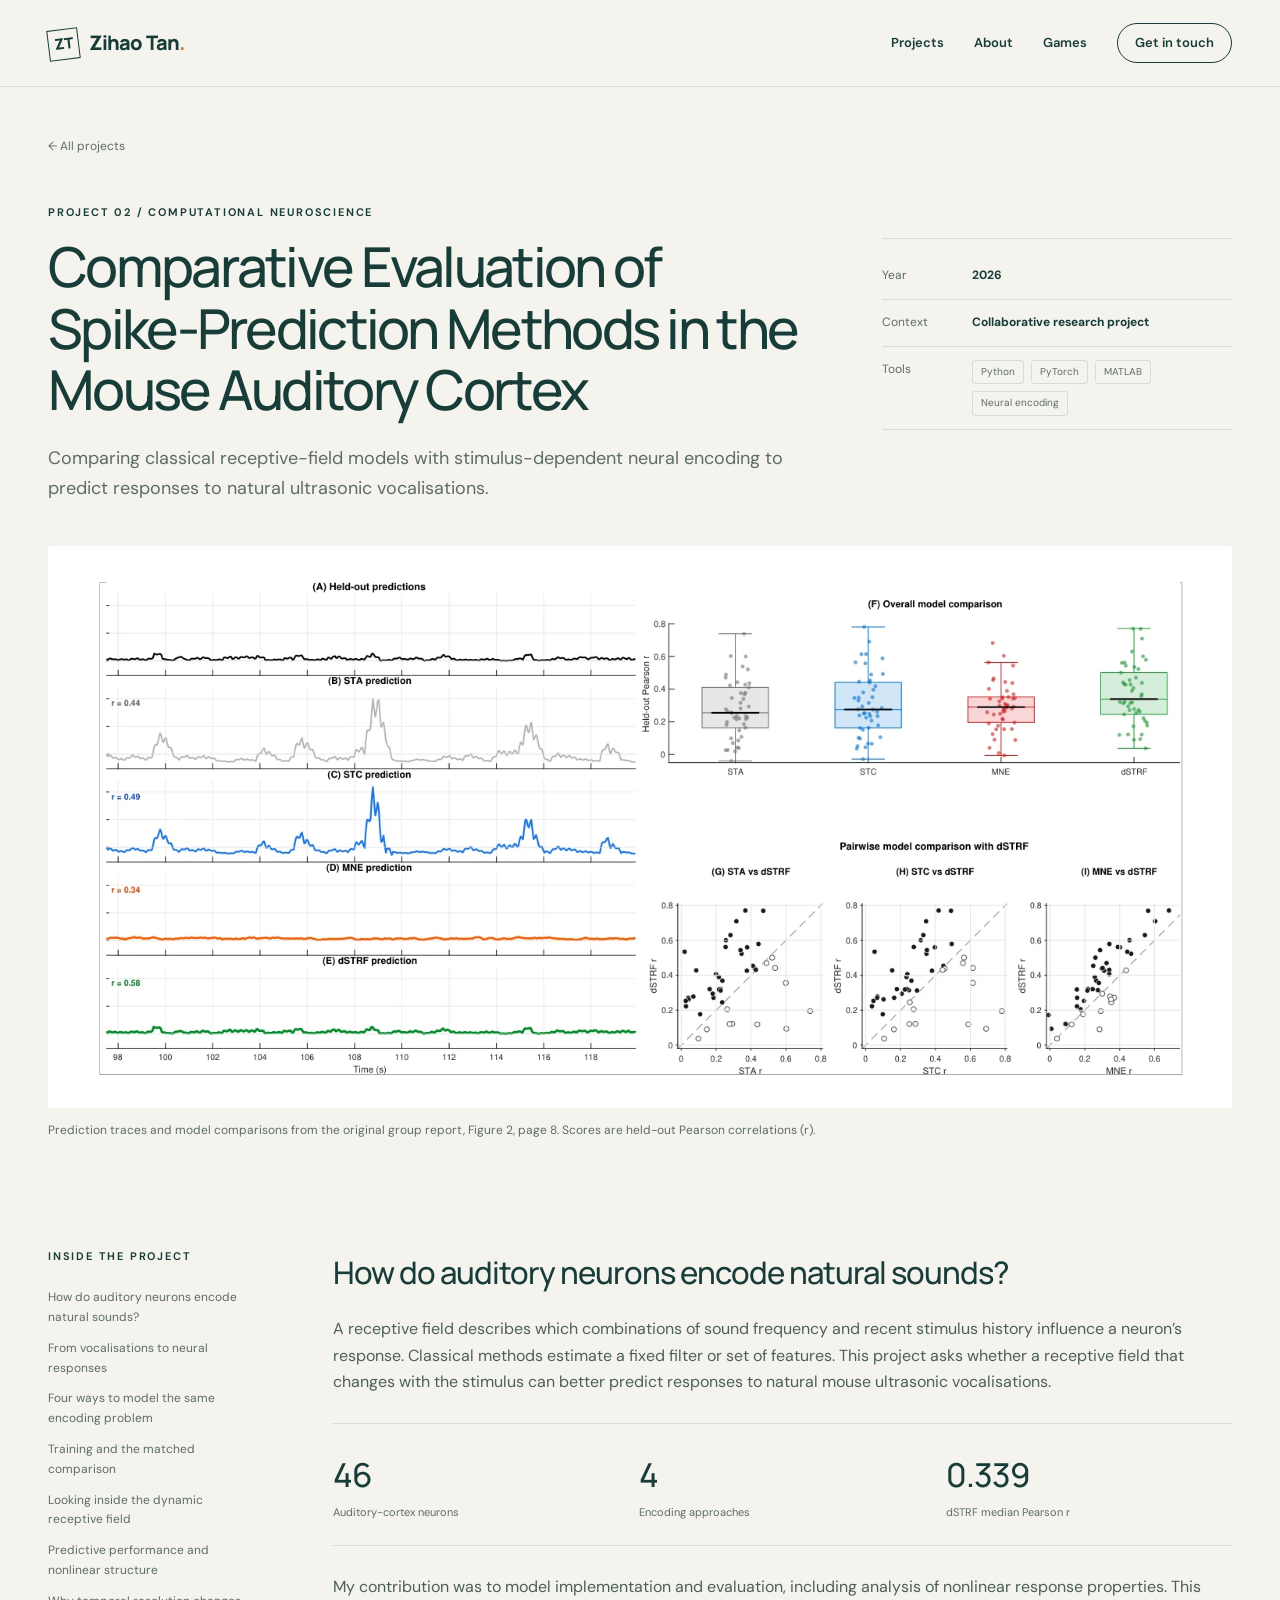
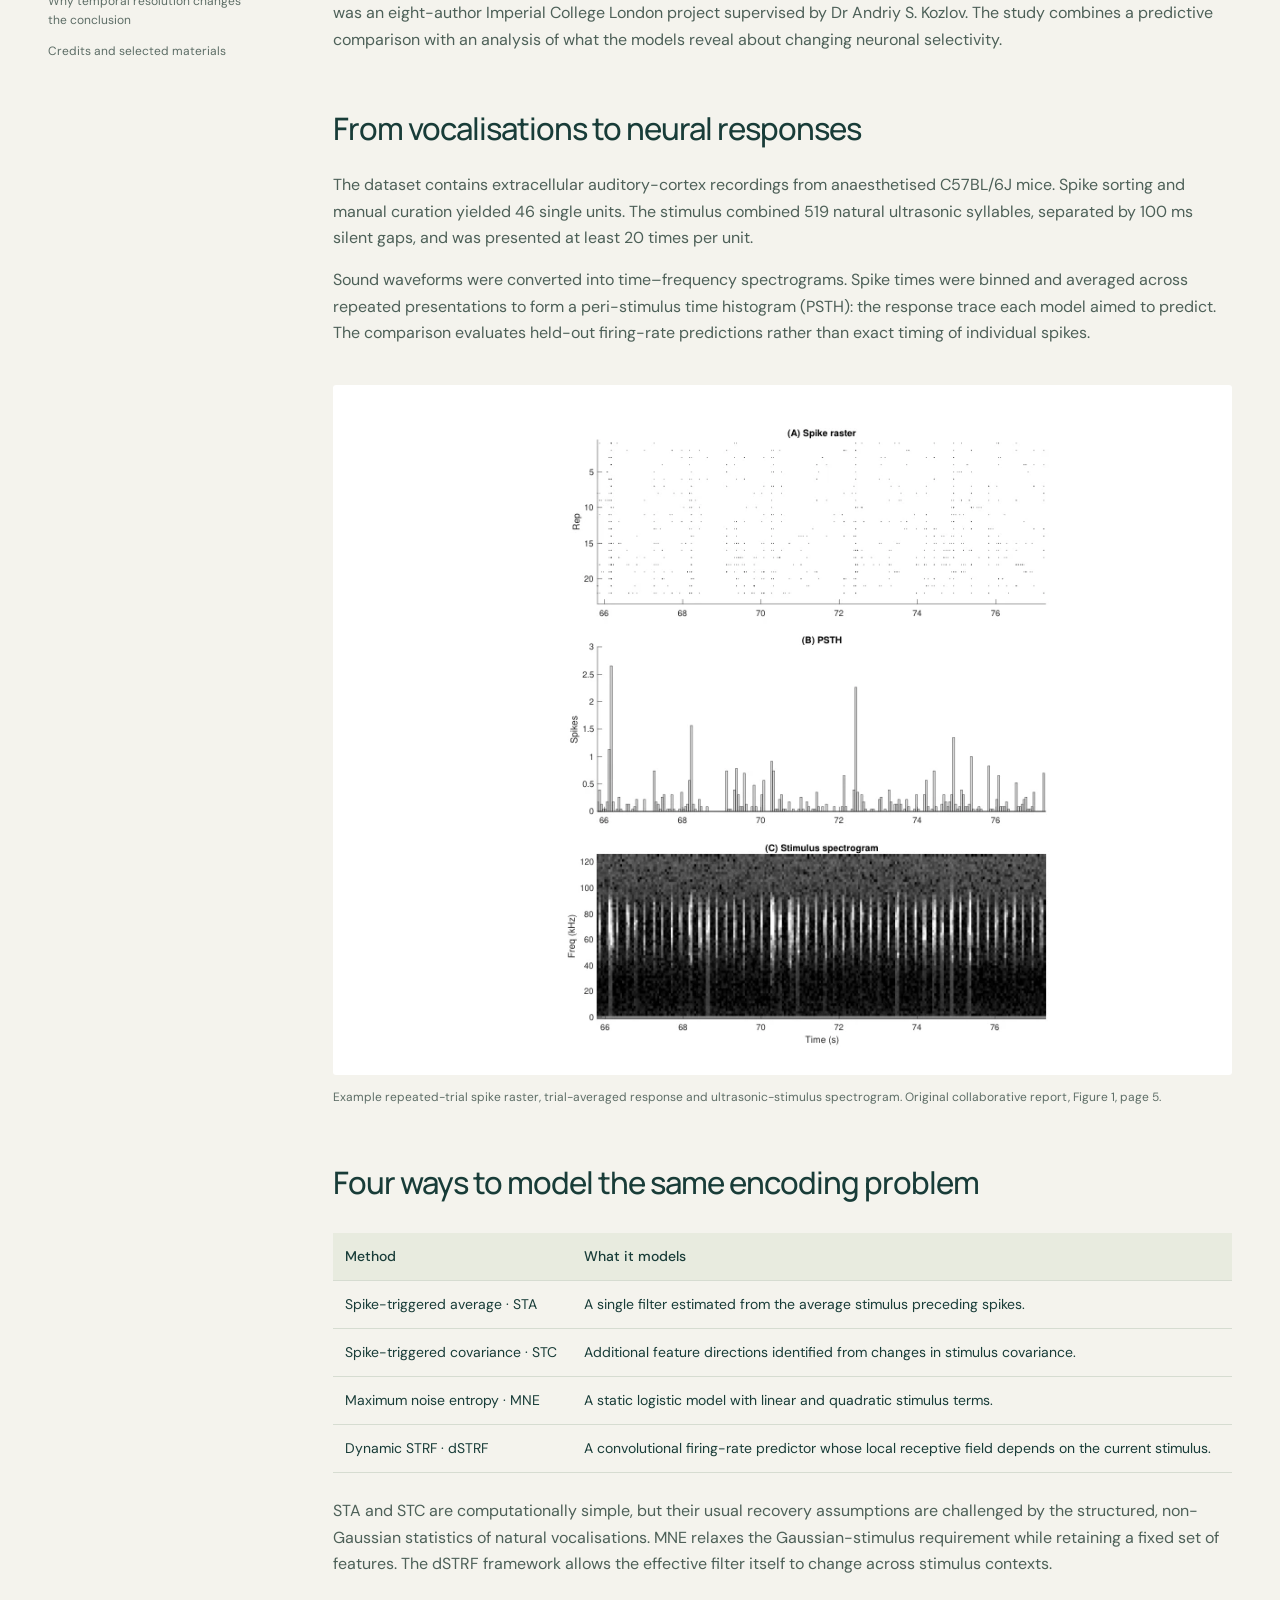
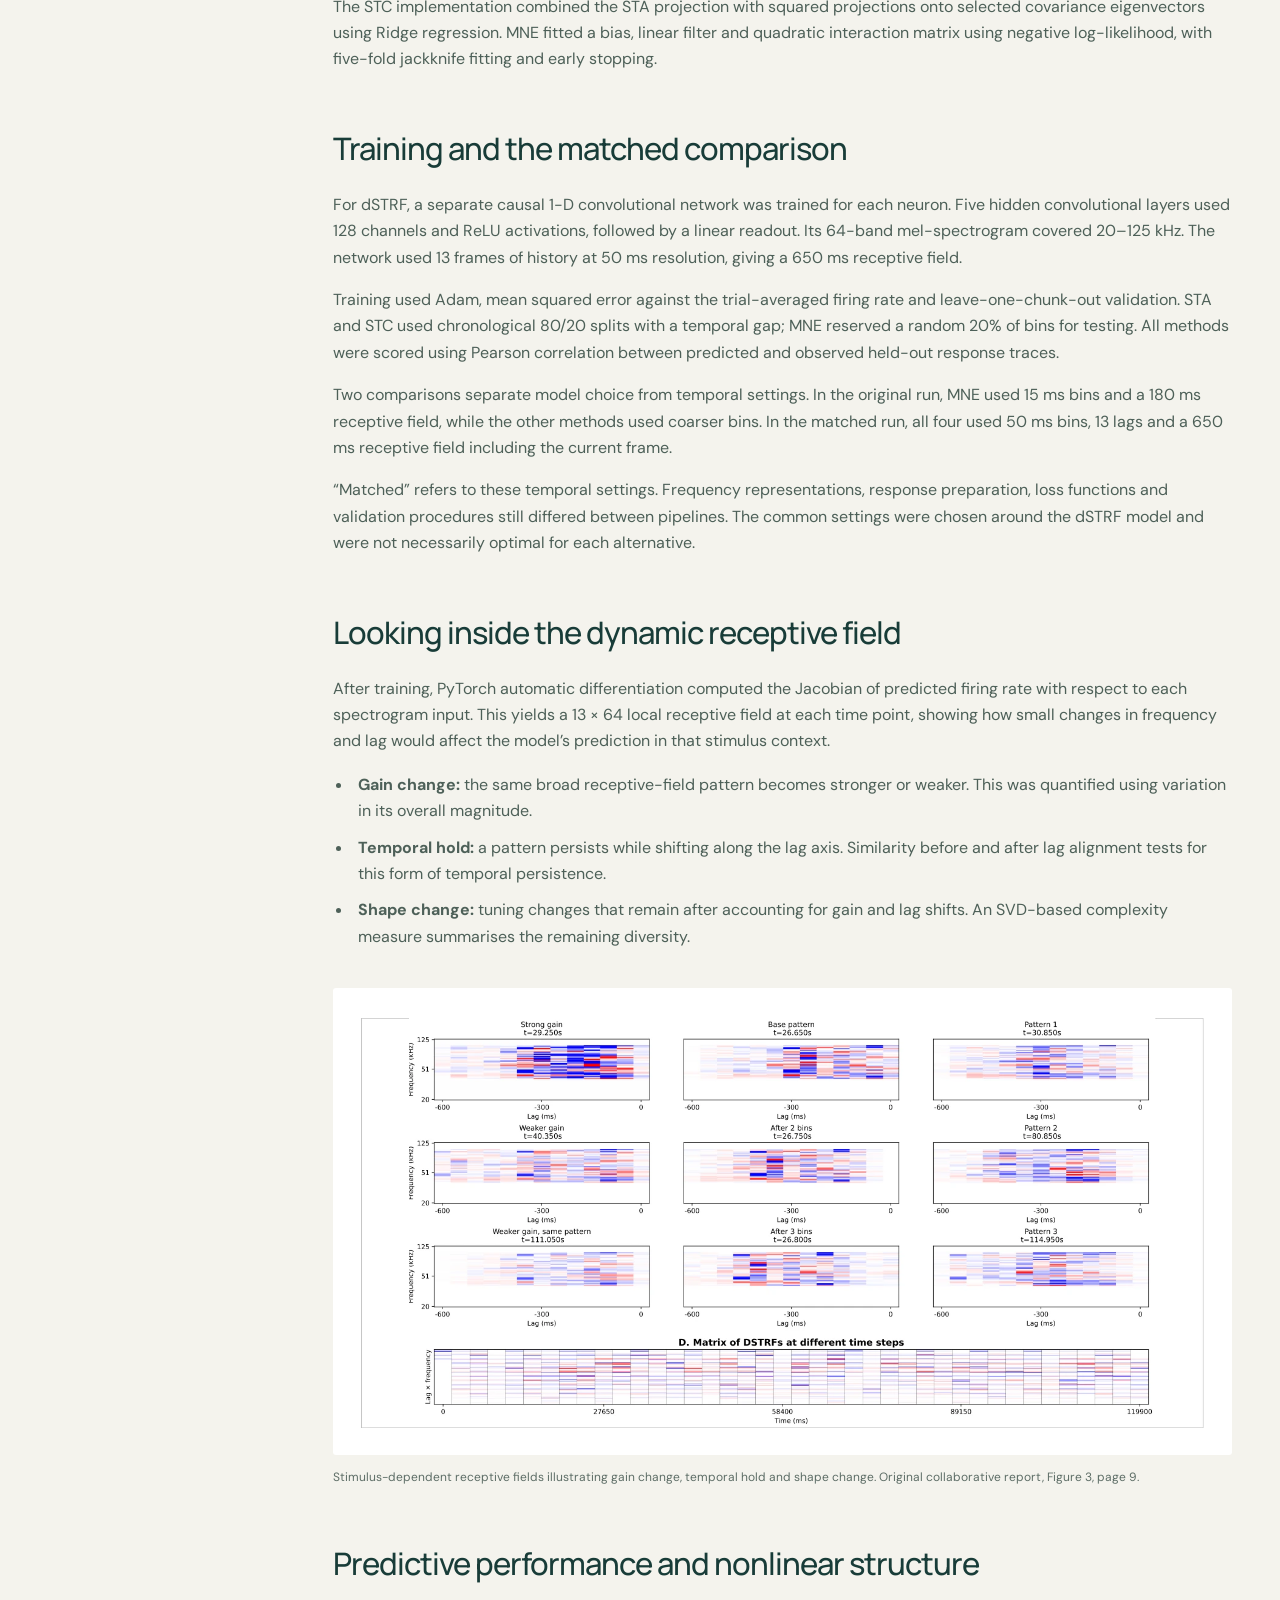
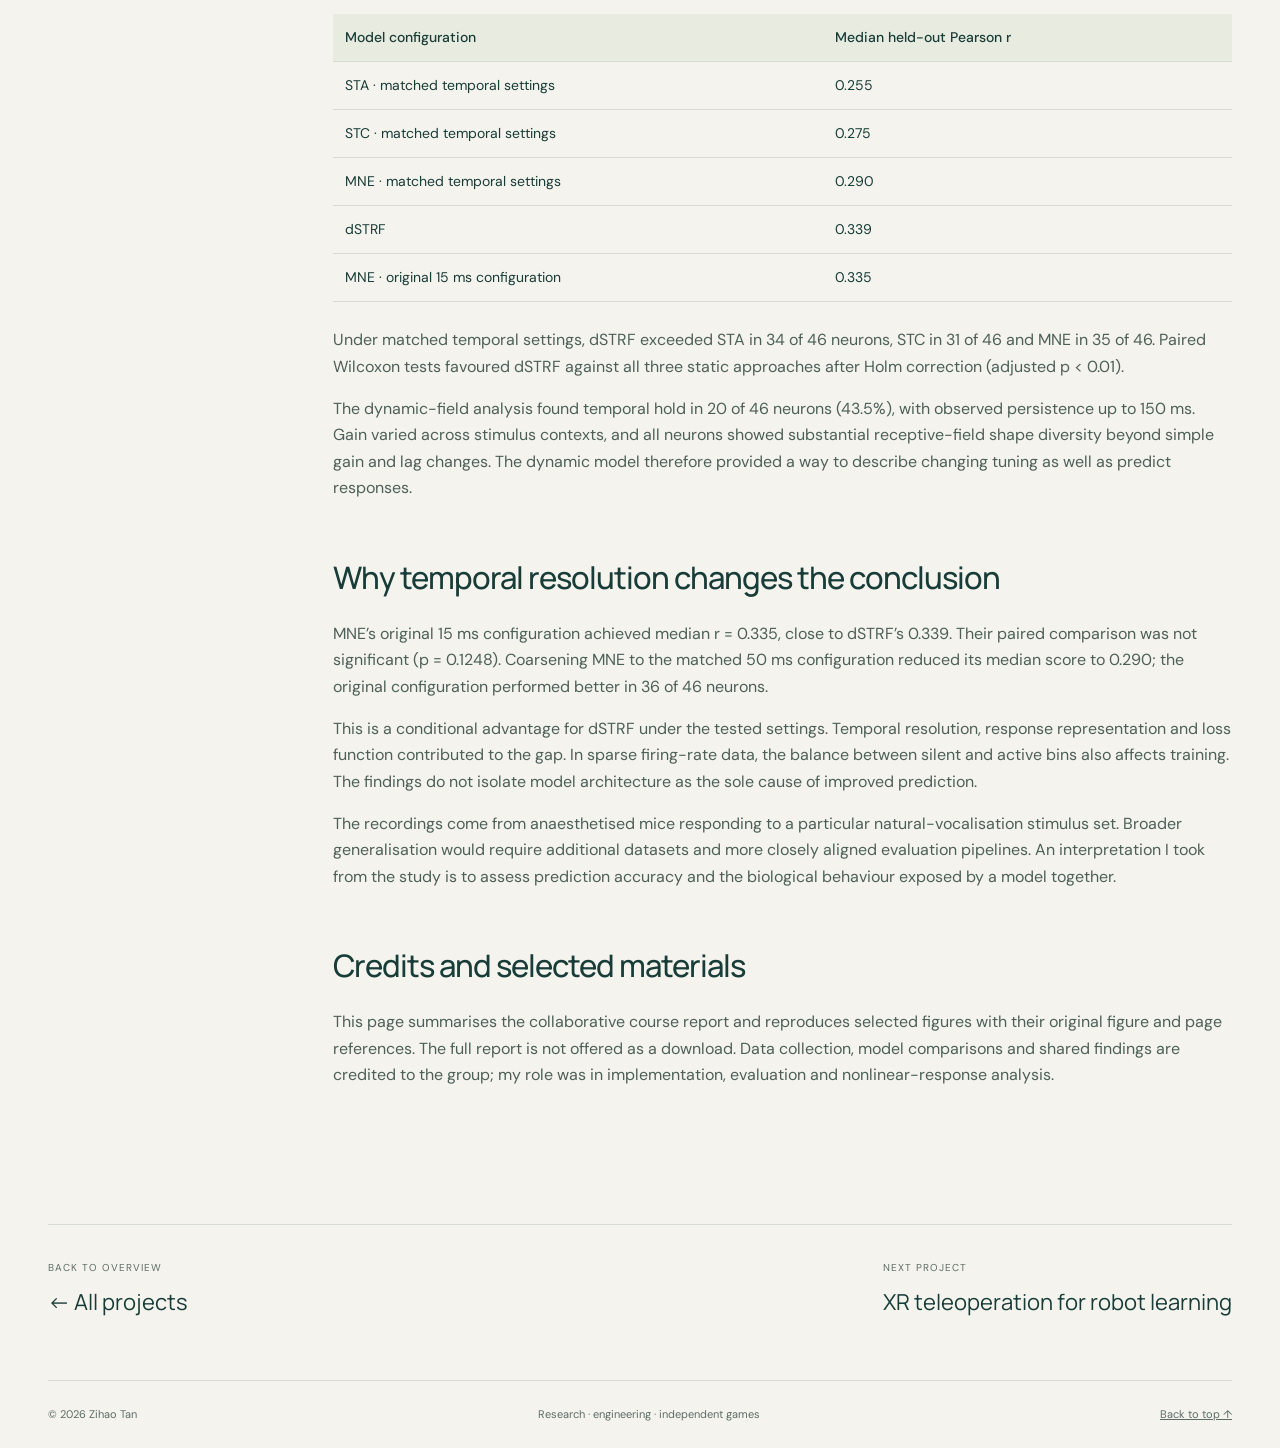
==== commit 788a5cb2: "Remove diagonal link arrows throughout portfolio" ====
--- a/auditory-cortex.html
+++ b/auditory-cortex.html
@@ -1 +1 @@
-<!doctype html><html lang="en"><head><meta charset="UTF-8"><meta name="viewport" content="width=device-width, initial-scale=1"><title>Comparative Evaluation of Spike-Prediction Methods in the Mouse Auditory Cortex | Zihao Tan</title><meta name="description" content="Comparing classical receptive-field models with stimulus-dependent neural encoding to predict responses to natural ultrasonic vocalisations."><meta name="theme-color" content="#183c38"><link rel="icon" href="assets/favicon.svg" type="image/svg+xml"><link rel="stylesheet" href="style.css"><script src="app.js" defer></script></head><body id="top"><a class="skip" href="#main">Skip to content</a><header class="site-header"><div class="wrap nav"><a class="brand" href="index.html"><span class="brand-mark" aria-hidden="true">ZT</span>Zihao Tan<span style="color:var(--orange)">.</span></a><nav aria-label="Main navigation"><a href="index.html#work">Projects</a><a href="index.html#about">About</a><a href="index.html#games">Games</a><a class="contact-link" href="mailto:ht1123@ic.ac.uk">Get in touch</a></nav></div></header><main id="main"><section class="project-hero wrap"><a class="back" href="index.html#work">← All projects</a><div class="project-heading"><div><div class="eyebrow">Project 02 / Computational neuroscience</div><h1>Comparative Evaluation of Spike-Prediction Methods in the Mouse Auditory Cortex</h1><p class="summary">Comparing classical receptive-field models with stimulus-dependent neural encoding to predict responses to natural ultrasonic vocalisations.</p></div><aside class="project-info" aria-label="Project information"><div class="info-row"><span>Year</span><strong>2026</strong></div><div class="info-row"><span>Context</span><strong>Collaborative research project</strong></div><div class="info-row"><span>Tools</span><div><div class="tags"><span class="tag">Python</span><span class="tag">PyTorch</span><span class="tag">MATLAB</span><span class="tag">Neural encoding</span></div></div></div></aside></div><figure class="cover-figure"><button type="button" class="image-button" aria-label="Enlarge figure: Prediction traces and model comparisons from the original group report, Figure 2, page 8. Scores are held-out Pearson correlations (r)."><img src="assets/auditory-model-comparison.webp" alt="Prediction traces and model comparisons from the original group report, Figure 2, page 8. Scores are held-out Pearson correlations (r)." loading="eager" width="1600" height="900" style="height:auto"></button><figcaption>Prediction traces and model comparisons from the original group report, Figure 2, page 8. Scores are held-out Pearson correlations (r).</figcaption></figure></section><div class="wrap detail-layout"><aside class="contents" aria-label="On this page"><span class="mono">Inside the project</span><a href="#question">How do auditory neurons encode natural sounds?</a><a href="#data">From vocalisations to neural responses</a><a href="#approach">Four ways to model the same encoding problem</a><a href="#training">Training and the matched comparison</a><a href="#dynamics">Looking inside the dynamic receptive field</a><a href="#findings">Predictive performance and nonlinear structure</a><a href="#scope">Why temporal resolution changes the conclusion</a><a href="#materials">Credits and selected materials</a></aside><article class="article"><section id="question"><h2>How do auditory neurons encode natural sounds?</h2><p>A receptive field describes which combinations of sound frequency and recent stimulus history influence a neuron’s response. Classical methods estimate a fixed filter or set of features. This project asks whether a receptive field that changes with the stimulus can better predict responses to natural mouse ultrasonic vocalisations.</p><div class="metrics"><div class="metric"><strong>46</strong><span>Auditory-cortex neurons</span></div><div class="metric"><strong>4</strong><span>Encoding approaches</span></div><div class="metric"><strong>0.339</strong><span>dSTRF median Pearson r</span></div></div><p>My contribution was to model implementation and evaluation, including analysis of nonlinear response properties. This was an eight-author Imperial College London project supervised by Dr Andriy S. Kozlov. The study combines a predictive comparison with an analysis of what the models reveal about changing neuronal selectivity.</p></section><section id="data"><h2>From vocalisations to neural responses</h2><p>The dataset contains extracellular auditory-cortex recordings from anaesthetised C57BL/6J mice. Spike sorting and manual curation yielded 46 single units. The stimulus combined 519 natural ultrasonic syllables, separated by 100 ms silent gaps, and was presented at least 20 times per unit.</p><p>Sound waveforms were converted into time–frequency spectrograms. Spike times were binned and averaged across repeated presentations to form a peri-stimulus time histogram (PSTH): the response trace each model aimed to predict. The comparison evaluates held-out firing-rate predictions rather than exact timing of individual spikes.</p><figure class="figure"><button type="button" class="image-button" aria-label="Enlarge figure: Example repeated-trial spike raster, trial-averaged response and ultrasonic-stimulus spectrogram. Original collaborative report, Figure 1, page 5."><img src="assets/auditory-stimulus-response.webp" alt="Example repeated-trial spike raster, trial-averaged response and ultrasonic-stimulus spectrogram. Original collaborative report, Figure 1, page 5." loading="lazy" width="1600" height="900" style="height:auto"></button><figcaption>Example repeated-trial spike raster, trial-averaged response and ultrasonic-stimulus spectrogram. Original collaborative report, Figure 1, page 5.</figcaption></figure></section><section id="approach"><h2>Four ways to model the same encoding problem</h2><table class="mini-table"><thead><tr><th scope="col">Method</th><th scope="col">What it models</th></tr></thead><tbody><tr><td>Spike-triggered average · STA</td><td>A single filter estimated from the average stimulus preceding spikes.</td></tr><tr><td>Spike-triggered covariance · STC</td><td>Additional feature directions identified from changes in stimulus covariance.</td></tr><tr><td>Maximum noise entropy · MNE</td><td>A static logistic model with linear and quadratic stimulus terms.</td></tr><tr><td>Dynamic STRF · dSTRF</td><td>A convolutional firing-rate predictor whose local receptive field depends on the current stimulus.</td></tr></tbody></table><p>STA and STC are computationally simple, but their usual recovery assumptions are challenged by the structured, non-Gaussian statistics of natural vocalisations. MNE relaxes the Gaussian-stimulus requirement while retaining a fixed set of features. The dSTRF framework allows the effective filter itself to change across stimulus contexts.</p><p>The STC implementation combined the STA projection with squared projections onto selected covariance eigenvectors using Ridge regression. MNE fitted a bias, linear filter and quadratic interaction matrix using negative log-likelihood, with five-fold jackknife fitting and early stopping.</p></section><section id="training"><h2>Training and the matched comparison</h2><p>For dSTRF, a separate causal 1-D convolutional network was trained for each neuron. Five hidden convolutional layers used 128 channels and ReLU activations, followed by a linear readout. Its 64-band mel-spectrogram covered 20–125 kHz. The network used 13 frames of history at 50 ms resolution, giving a 650 ms receptive field.</p><p>Training used Adam, mean squared error against the trial-averaged firing rate and leave-one-chunk-out validation. STA and STC used chronological 80/20 splits with a temporal gap; MNE reserved a random 20% of bins for testing. All methods were scored using Pearson correlation between predicted and observed held-out response traces.</p><p>Two comparisons separate model choice from temporal settings. In the original run, MNE used 15 ms bins and a 180 ms receptive field, while the other methods used coarser bins. In the matched run, all four used 50 ms bins, 13 lags and a 650 ms receptive field including the current frame.</p><p>“Matched” refers to these temporal settings. Frequency representations, response preparation, loss functions and validation procedures still differed between pipelines. The common settings were chosen around the dSTRF model and were not necessarily optimal for each alternative.</p></section><section id="dynamics"><h2>Looking inside the dynamic receptive field</h2><p>After training, PyTorch automatic differentiation computed the Jacobian of predicted firing rate with respect to each spectrogram input. This yields a 13 × 64 local receptive field at each time point, showing how small changes in frequency and lag would affect the model’s prediction in that stimulus context.</p><ul><li><strong>Gain change:</strong> the same broad receptive-field pattern becomes stronger or weaker. This was quantified using variation in its overall magnitude.</li><li><strong>Temporal hold:</strong> a pattern persists while shifting along the lag axis. Similarity before and after lag alignment tests for this form of temporal persistence.</li><li><strong>Shape change:</strong> tuning changes that remain after accounting for gain and lag shifts. An SVD-based complexity measure summarises the remaining diversity.</li></ul><figure class="figure"><button type="button" class="image-button" aria-label="Enlarge figure: Stimulus-dependent receptive fields illustrating gain change, temporal hold and shape change. Original collaborative report, Figure 3, page 9."><img src="assets/auditory-dynamic-receptive-fields.webp" alt="Stimulus-dependent receptive fields illustrating gain change, temporal hold and shape change. Original collaborative report, Figure 3, page 9." loading="lazy" width="1600" height="900" style="height:auto"></button><figcaption>Stimulus-dependent receptive fields illustrating gain change, temporal hold and shape change. Original collaborative report, Figure 3, page 9.</figcaption></figure></section><section id="findings"><h2>Predictive performance and nonlinear structure</h2><table class="mini-table"><thead><tr><th scope="col">Model configuration</th><th scope="col">Median held-out Pearson r</th></tr></thead><tbody><tr><td>STA · matched temporal settings</td><td>0.255</td></tr><tr><td>STC · matched temporal settings</td><td>0.275</td></tr><tr><td>MNE · matched temporal settings</td><td>0.290</td></tr><tr><td>dSTRF</td><td>0.339</td></tr><tr><td>MNE · original 15 ms configuration</td><td>0.335</td></tr></tbody></table><p>Under matched temporal settings, dSTRF exceeded STA in 34 of 46 neurons, STC in 31 of 46 and MNE in 35 of 46. Paired Wilcoxon tests favoured dSTRF against all three static approaches after Holm correction (adjusted p < 0.01).</p><p>The dynamic-field analysis found temporal hold in 20 of 46 neurons (43.5%), with observed persistence up to 150 ms. Gain varied across stimulus contexts, and all neurons showed substantial receptive-field shape diversity beyond simple gain and lag changes. The dynamic model therefore provided a way to describe changing tuning as well as predict responses.</p></section><section id="scope"><h2>Why temporal resolution changes the conclusion</h2><p>MNE’s original 15 ms configuration achieved median r = 0.335, close to dSTRF’s 0.339. Their paired comparison was not significant (p = 0.1248). Coarsening MNE to the matched 50 ms configuration reduced its median score to 0.290; the original configuration performed better in 36 of 46 neurons.</p><p>This is a conditional advantage for dSTRF under the tested settings. Temporal resolution, response representation and loss function contributed to the gap. In sparse firing-rate data, the balance between silent and active bins also affects training. The findings do not isolate model architecture as the sole cause of improved prediction.</p><p>The recordings come from anaesthetised mice responding to a particular natural-vocalisation stimulus set. Broader generalisation would require additional datasets and more closely aligned evaluation pipelines. An interpretation I took from the study is to assess prediction accuracy and the biological behaviour exposed by a model together.</p></section><section id="materials"><h2>Credits and selected materials</h2><p>This page summarises the collaborative course report and reproduces selected figures with their original figure and page references. The full report is not offered as a download. Data collection, model comparisons and shared findings are credited to the group; my role was in implementation, evaluation and nonlinear-response analysis.</p></section></article></div><div class="wrap project-next"><a href="index.html#work"><small>Back to overview</small>← All projects</a><a href="xr-teleoperation.html"><small>Next project</small>XR teleoperation for robot learning ↗</a></div></main><div class="wrap footer"><span>© 2026 Zihao Tan</span><span>Research · engineering · independent games</span><a href="#top">Back to top ↑</a></div><dialog id="figure-dialog" class="lightbox" aria-label="Expanded project figure"><button type="button" class="lightbox-close" aria-label="Close expanded figure">×</button><img src="assets/favicon.svg" alt=""><p class="lightbox-caption"></p></dialog></body></html>+<!doctype html><html lang="en"><head><meta charset="UTF-8"><meta name="viewport" content="width=device-width, initial-scale=1"><title>Comparative Evaluation of Spike-Prediction Methods in the Mouse Auditory Cortex | Zihao Tan</title><meta name="description" content="Comparing classical receptive-field models with stimulus-dependent neural encoding to predict responses to natural ultrasonic vocalisations."><meta name="theme-color" content="#183c38"><link rel="icon" href="assets/favicon.svg" type="image/svg+xml"><link rel="stylesheet" href="style.css"><script src="app.js" defer></script></head><body id="top"><a class="skip" href="#main">Skip to content</a><header class="site-header"><div class="wrap nav"><a class="brand" href="index.html"><span class="brand-mark" aria-hidden="true">ZT</span>Zihao Tan<span style="color:var(--orange)">.</span></a><nav aria-label="Main navigation"><a href="index.html#work">Projects</a><a href="index.html#about">About</a><a href="index.html#games">Games</a><a class="contact-link" href="mailto:ht1123@ic.ac.uk">Get in touch</a></nav></div></header><main id="main"><section class="project-hero wrap"><a class="back" href="index.html#work">← All projects</a><div class="project-heading"><div><div class="eyebrow">Project 02 / Computational neuroscience</div><h1>Comparative Evaluation of Spike-Prediction Methods in the Mouse Auditory Cortex</h1><p class="summary">Comparing classical receptive-field models with stimulus-dependent neural encoding to predict responses to natural ultrasonic vocalisations.</p></div><aside class="project-info" aria-label="Project information"><div class="info-row"><span>Year</span><strong>2026</strong></div><div class="info-row"><span>Context</span><strong>Collaborative research project</strong></div><div class="info-row"><span>Tools</span><div><div class="tags"><span class="tag">Python</span><span class="tag">PyTorch</span><span class="tag">MATLAB</span><span class="tag">Neural encoding</span></div></div></div></aside></div><figure class="cover-figure"><button type="button" class="image-button" aria-label="Enlarge figure: Prediction traces and model comparisons from the original group report, Figure 2, page 8. Scores are held-out Pearson correlations (r)."><img src="assets/auditory-model-comparison.webp" alt="Prediction traces and model comparisons from the original group report, Figure 2, page 8. Scores are held-out Pearson correlations (r)." loading="eager" width="1600" height="900" style="height:auto"></button><figcaption>Prediction traces and model comparisons from the original group report, Figure 2, page 8. Scores are held-out Pearson correlations (r).</figcaption></figure></section><div class="wrap detail-layout"><aside class="contents" aria-label="On this page"><span class="mono">Inside the project</span><a href="#question">How do auditory neurons encode natural sounds?</a><a href="#data">From vocalisations to neural responses</a><a href="#approach">Four ways to model the same encoding problem</a><a href="#training">Training and the matched comparison</a><a href="#dynamics">Looking inside the dynamic receptive field</a><a href="#findings">Predictive performance and nonlinear structure</a><a href="#scope">Why temporal resolution changes the conclusion</a><a href="#materials">Credits and selected materials</a></aside><article class="article"><section id="question"><h2>How do auditory neurons encode natural sounds?</h2><p>A receptive field describes which combinations of sound frequency and recent stimulus history influence a neuron’s response. Classical methods estimate a fixed filter or set of features. This project asks whether a receptive field that changes with the stimulus can better predict responses to natural mouse ultrasonic vocalisations.</p><div class="metrics"><div class="metric"><strong>46</strong><span>Auditory-cortex neurons</span></div><div class="metric"><strong>4</strong><span>Encoding approaches</span></div><div class="metric"><strong>0.339</strong><span>dSTRF median Pearson r</span></div></div><p>My contribution was to model implementation and evaluation, including analysis of nonlinear response properties. This was an eight-author Imperial College London project supervised by Dr Andriy S. Kozlov. The study combines a predictive comparison with an analysis of what the models reveal about changing neuronal selectivity.</p></section><section id="data"><h2>From vocalisations to neural responses</h2><p>The dataset contains extracellular auditory-cortex recordings from anaesthetised C57BL/6J mice. Spike sorting and manual curation yielded 46 single units. The stimulus combined 519 natural ultrasonic syllables, separated by 100 ms silent gaps, and was presented at least 20 times per unit.</p><p>Sound waveforms were converted into time–frequency spectrograms. Spike times were binned and averaged across repeated presentations to form a peri-stimulus time histogram (PSTH): the response trace each model aimed to predict. The comparison evaluates held-out firing-rate predictions rather than exact timing of individual spikes.</p><figure class="figure"><button type="button" class="image-button" aria-label="Enlarge figure: Example repeated-trial spike raster, trial-averaged response and ultrasonic-stimulus spectrogram. Original collaborative report, Figure 1, page 5."><img src="assets/auditory-stimulus-response.webp" alt="Example repeated-trial spike raster, trial-averaged response and ultrasonic-stimulus spectrogram. Original collaborative report, Figure 1, page 5." loading="lazy" width="1600" height="900" style="height:auto"></button><figcaption>Example repeated-trial spike raster, trial-averaged response and ultrasonic-stimulus spectrogram. Original collaborative report, Figure 1, page 5.</figcaption></figure></section><section id="approach"><h2>Four ways to model the same encoding problem</h2><table class="mini-table"><thead><tr><th scope="col">Method</th><th scope="col">What it models</th></tr></thead><tbody><tr><td>Spike-triggered average · STA</td><td>A single filter estimated from the average stimulus preceding spikes.</td></tr><tr><td>Spike-triggered covariance · STC</td><td>Additional feature directions identified from changes in stimulus covariance.</td></tr><tr><td>Maximum noise entropy · MNE</td><td>A static logistic model with linear and quadratic stimulus terms.</td></tr><tr><td>Dynamic STRF · dSTRF</td><td>A convolutional firing-rate predictor whose local receptive field depends on the current stimulus.</td></tr></tbody></table><p>STA and STC are computationally simple, but their usual recovery assumptions are challenged by the structured, non-Gaussian statistics of natural vocalisations. MNE relaxes the Gaussian-stimulus requirement while retaining a fixed set of features. The dSTRF framework allows the effective filter itself to change across stimulus contexts.</p><p>The STC implementation combined the STA projection with squared projections onto selected covariance eigenvectors using Ridge regression. MNE fitted a bias, linear filter and quadratic interaction matrix using negative log-likelihood, with five-fold jackknife fitting and early stopping.</p></section><section id="training"><h2>Training and the matched comparison</h2><p>For dSTRF, a separate causal 1-D convolutional network was trained for each neuron. Five hidden convolutional layers used 128 channels and ReLU activations, followed by a linear readout. Its 64-band mel-spectrogram covered 20–125 kHz. The network used 13 frames of history at 50 ms resolution, giving a 650 ms receptive field.</p><p>Training used Adam, mean squared error against the trial-averaged firing rate and leave-one-chunk-out validation. STA and STC used chronological 80/20 splits with a temporal gap; MNE reserved a random 20% of bins for testing. All methods were scored using Pearson correlation between predicted and observed held-out response traces.</p><p>Two comparisons separate model choice from temporal settings. In the original run, MNE used 15 ms bins and a 180 ms receptive field, while the other methods used coarser bins. In the matched run, all four used 50 ms bins, 13 lags and a 650 ms receptive field including the current frame.</p><p>“Matched” refers to these temporal settings. Frequency representations, response preparation, loss functions and validation procedures still differed between pipelines. The common settings were chosen around the dSTRF model and were not necessarily optimal for each alternative.</p></section><section id="dynamics"><h2>Looking inside the dynamic receptive field</h2><p>After training, PyTorch automatic differentiation computed the Jacobian of predicted firing rate with respect to each spectrogram input. This yields a 13 × 64 local receptive field at each time point, showing how small changes in frequency and lag would affect the model’s prediction in that stimulus context.</p><ul><li><strong>Gain change:</strong> the same broad receptive-field pattern becomes stronger or weaker. This was quantified using variation in its overall magnitude.</li><li><strong>Temporal hold:</strong> a pattern persists while shifting along the lag axis. Similarity before and after lag alignment tests for this form of temporal persistence.</li><li><strong>Shape change:</strong> tuning changes that remain after accounting for gain and lag shifts. An SVD-based complexity measure summarises the remaining diversity.</li></ul><figure class="figure"><button type="button" class="image-button" aria-label="Enlarge figure: Stimulus-dependent receptive fields illustrating gain change, temporal hold and shape change. Original collaborative report, Figure 3, page 9."><img src="assets/auditory-dynamic-receptive-fields.webp" alt="Stimulus-dependent receptive fields illustrating gain change, temporal hold and shape change. Original collaborative report, Figure 3, page 9." loading="lazy" width="1600" height="900" style="height:auto"></button><figcaption>Stimulus-dependent receptive fields illustrating gain change, temporal hold and shape change. Original collaborative report, Figure 3, page 9.</figcaption></figure></section><section id="findings"><h2>Predictive performance and nonlinear structure</h2><table class="mini-table"><thead><tr><th scope="col">Model configuration</th><th scope="col">Median held-out Pearson r</th></tr></thead><tbody><tr><td>STA · matched temporal settings</td><td>0.255</td></tr><tr><td>STC · matched temporal settings</td><td>0.275</td></tr><tr><td>MNE · matched temporal settings</td><td>0.290</td></tr><tr><td>dSTRF</td><td>0.339</td></tr><tr><td>MNE · original 15 ms configuration</td><td>0.335</td></tr></tbody></table><p>Under matched temporal settings, dSTRF exceeded STA in 34 of 46 neurons, STC in 31 of 46 and MNE in 35 of 46. Paired Wilcoxon tests favoured dSTRF against all three static approaches after Holm correction (adjusted p < 0.01).</p><p>The dynamic-field analysis found temporal hold in 20 of 46 neurons (43.5%), with observed persistence up to 150 ms. Gain varied across stimulus contexts, and all neurons showed substantial receptive-field shape diversity beyond simple gain and lag changes. The dynamic model therefore provided a way to describe changing tuning as well as predict responses.</p></section><section id="scope"><h2>Why temporal resolution changes the conclusion</h2><p>MNE’s original 15 ms configuration achieved median r = 0.335, close to dSTRF’s 0.339. Their paired comparison was not significant (p = 0.1248). Coarsening MNE to the matched 50 ms configuration reduced its median score to 0.290; the original configuration performed better in 36 of 46 neurons.</p><p>This is a conditional advantage for dSTRF under the tested settings. Temporal resolution, response representation and loss function contributed to the gap. In sparse firing-rate data, the balance between silent and active bins also affects training. The findings do not isolate model architecture as the sole cause of improved prediction.</p><p>The recordings come from anaesthetised mice responding to a particular natural-vocalisation stimulus set. Broader generalisation would require additional datasets and more closely aligned evaluation pipelines. An interpretation I took from the study is to assess prediction accuracy and the biological behaviour exposed by a model together.</p></section><section id="materials"><h2>Credits and selected materials</h2><p>This page summarises the collaborative course report and reproduces selected figures with their original figure and page references. The full report is not offered as a download. Data collection, model comparisons and shared findings are credited to the group; my role was in implementation, evaluation and nonlinear-response analysis.</p></section></article></div><div class="wrap project-next"><a href="index.html#work"><small>Back to overview</small>← All projects</a><a href="xr-teleoperation.html"><small>Next project</small>XR teleoperation for robot learning</a></div></main><div class="wrap footer"><span>© 2026 Zihao Tan</span><span>Research · engineering · independent games</span><a href="#top">Back to top ↑</a></div><dialog id="figure-dialog" class="lightbox" aria-label="Expanded project figure"><button type="button" class="lightbox-close" aria-label="Close expanded figure">×</button><img src="assets/favicon.svg" alt=""><p class="lightbox-caption"></p></dialog></body></html>
